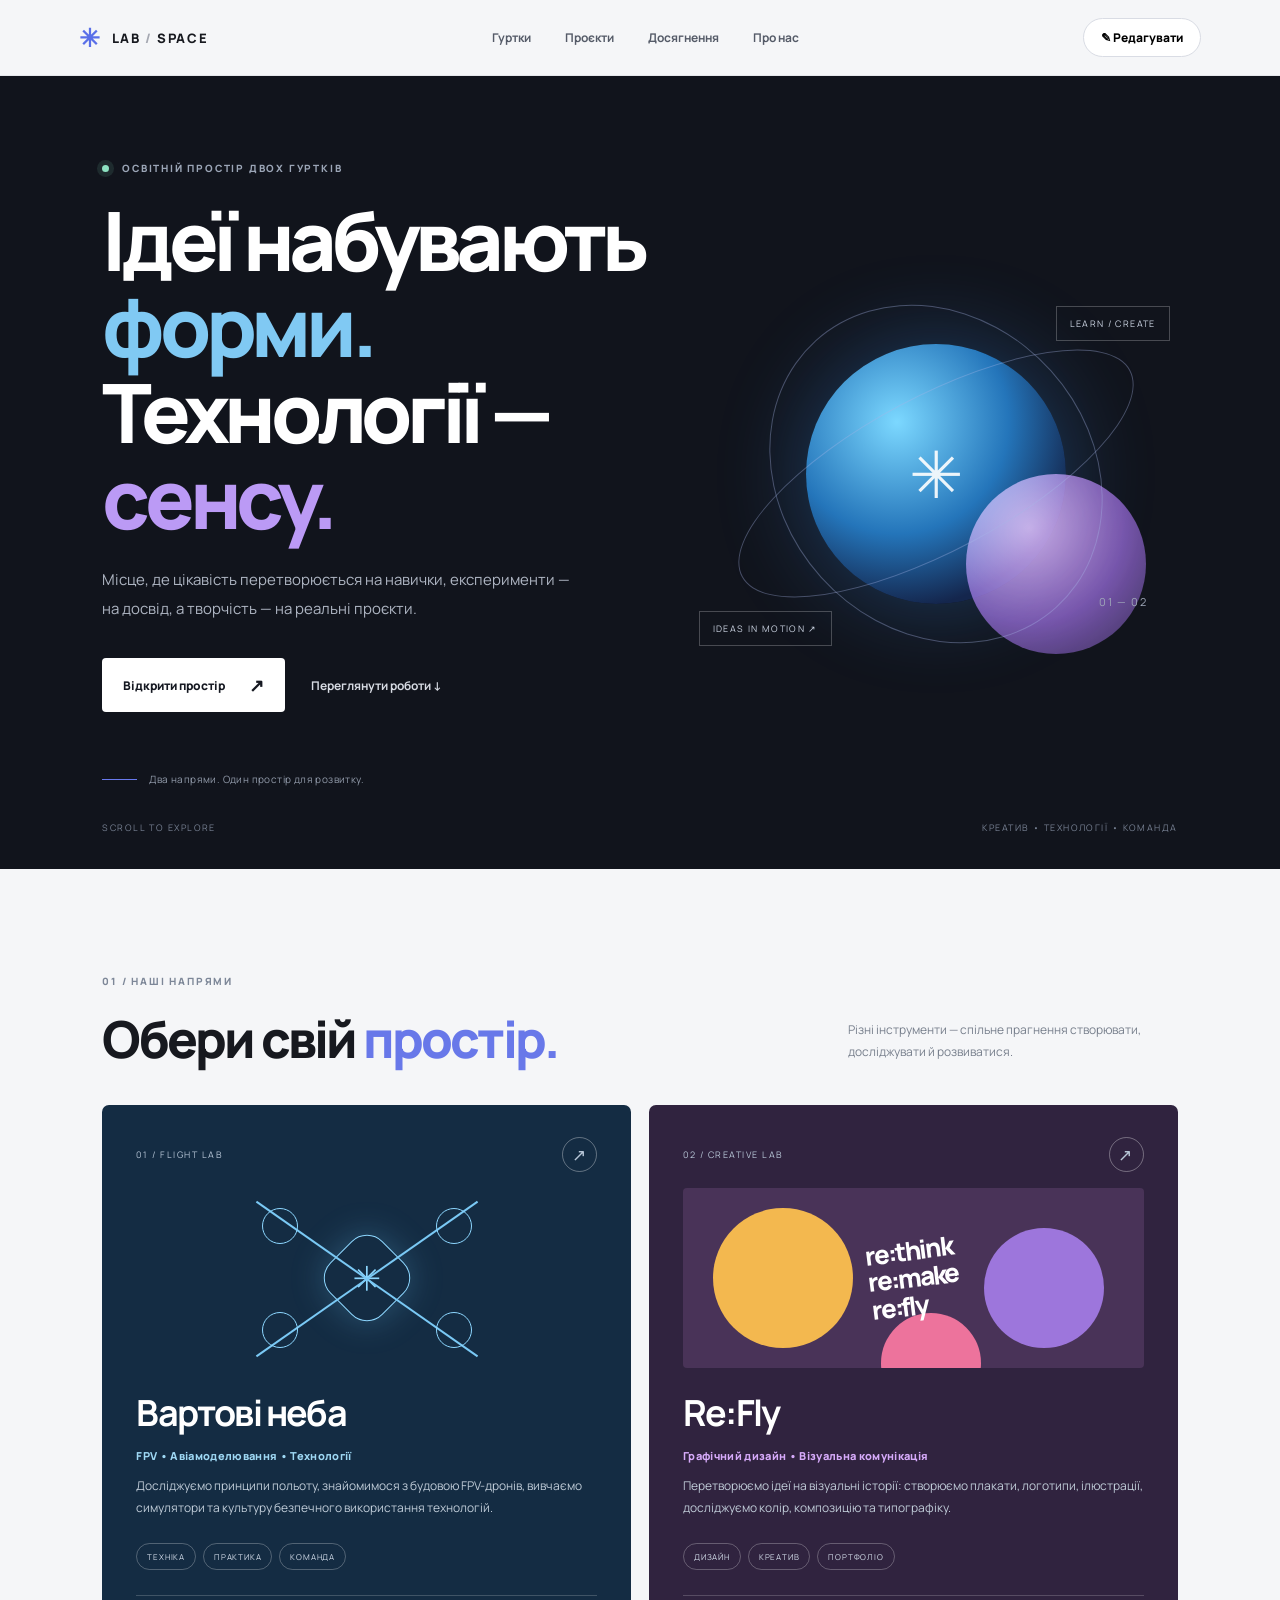
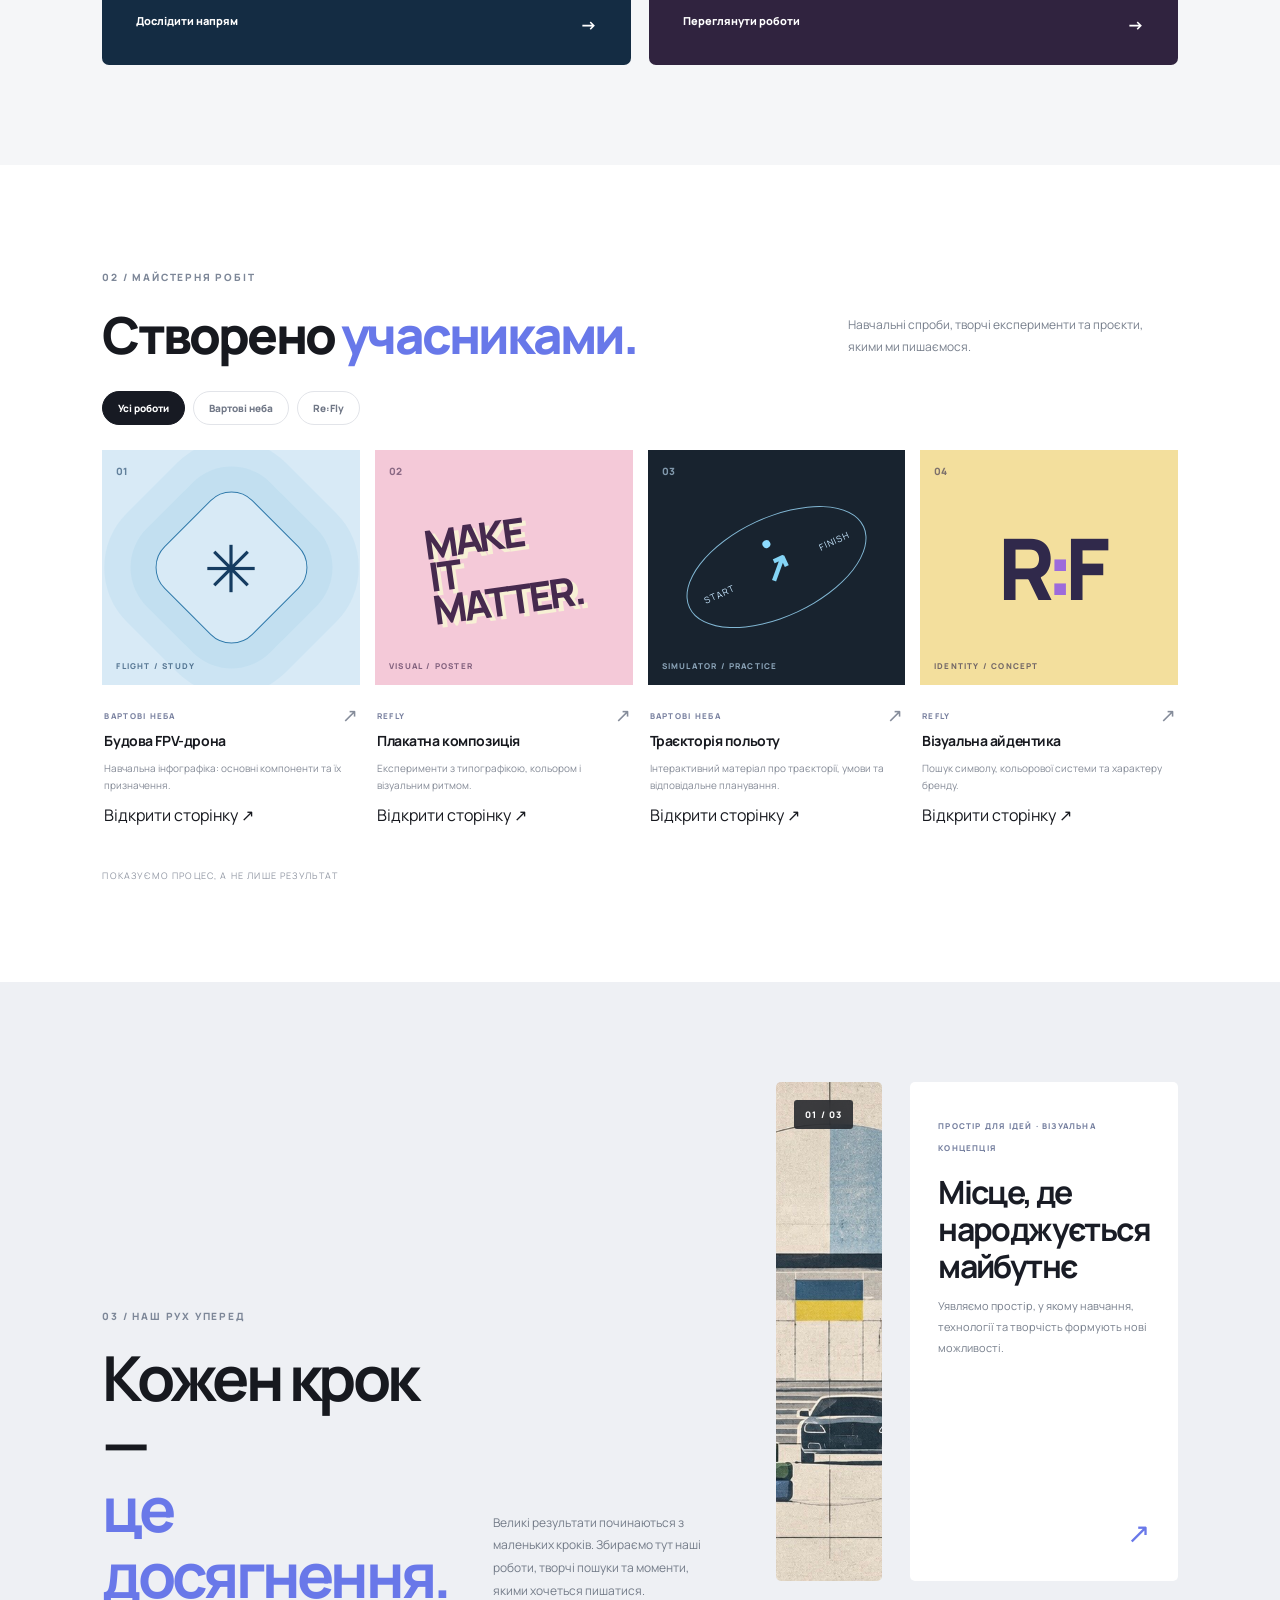
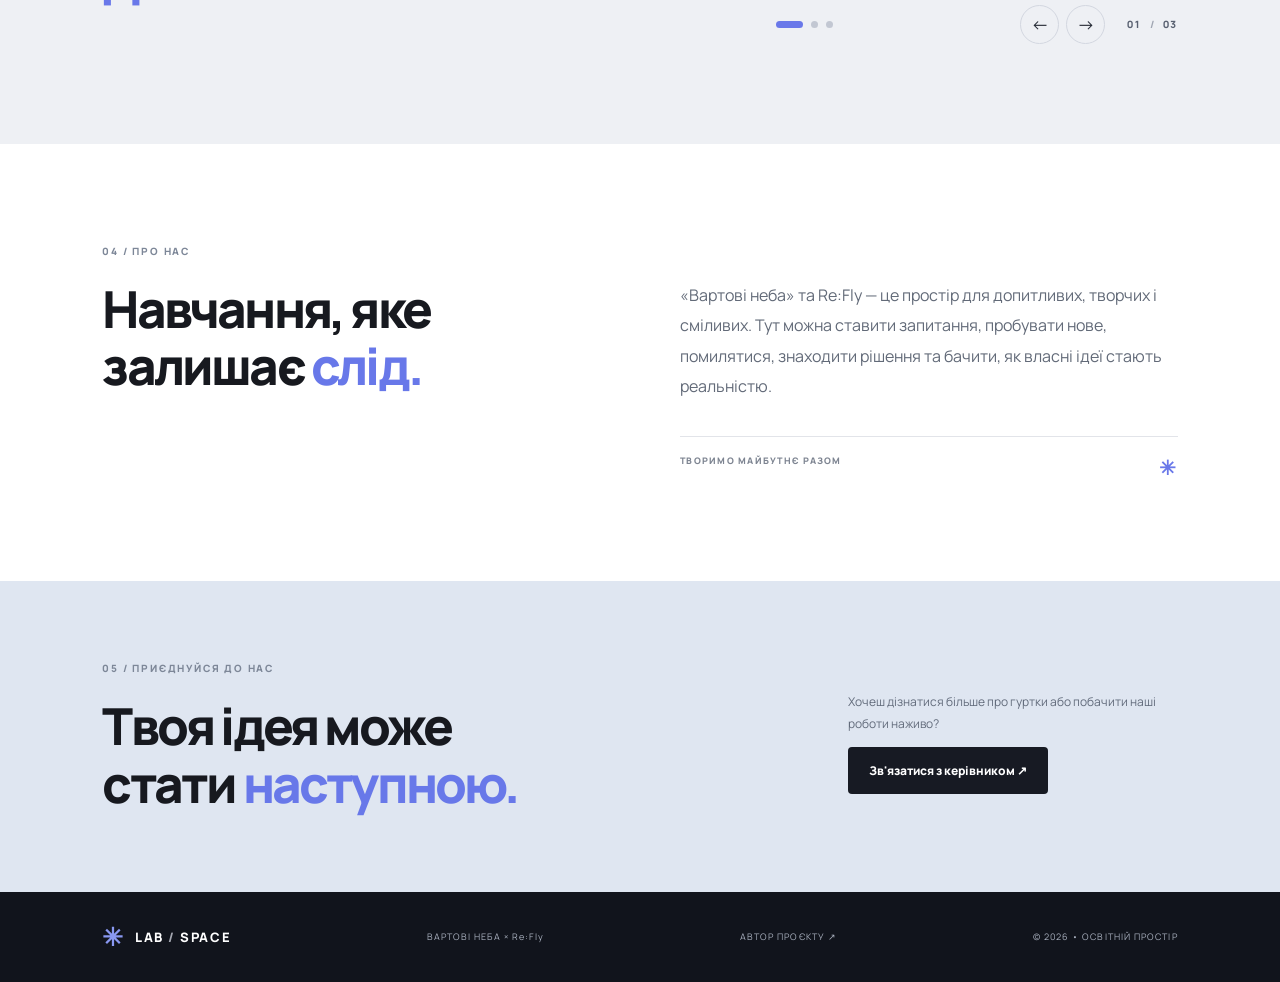
==== index.html @ 93e3c32d "Zero comit" ====
<!DOCTYPE html>
<html lang="uk">
<head>
  <meta charset="UTF-8">
  <meta name="viewport" content="width=device-width, initial-scale=1.0">
  <meta name="description" content="Цифрова платформа гуртків Вартові неба та Re:Fly">
  <title>Вартові неба × Re:Fly — простір ідей та технологій</title>
  <link rel="preconnect" href="https://fonts.googleapis.com">
  <link rel="preconnect" href="https://fonts.gstatic.com" crossorigin>
  <link href="https://fonts.googleapis.com/css2?family=Manrope:wght@400;500;600;700;800&display=swap" rel="stylesheet">
  <link rel="stylesheet" href="styles.css">
</head>
<body>
  <header class="topbar">
    <a class="brand" href="#home" aria-label="На головну"><span class="brand-mark">✳</span><span>LAB<span class="brand-muted"> / </span>SPACE</span></a>
    <nav class="nav" aria-label="Головна навігація">
      <a href="#clubs">Гуртки</a><a href="#projects">Проєкти</a><a href="#achievements">Досягнення</a><a href="#about">Про нас</a>
    </nav>
    <button class="edit-toggle" id="editToggle">✎ Редагувати</button>
    <button class="menu-toggle" id="menuToggle" aria-label="Відкрити меню">☰</button>
  </header>

  <main id="home">
    <section class="hero section-wrap">
      <div class="hero-copy">
        <div class="eyebrow"><span class="live-dot"></span> ОСВІТНІЙ ПРОСТІР ДВОХ ГУРТКІВ</div>
        <h1 data-editable>Ідеї набувають<br><span class="gradient-blue">форми.</span><br>Технології — <span class="gradient-purple">сенсу.</span></h1>
        <p class="hero-lead" data-editable>Місце, де цікавість перетворюється на навички, експерименти — на досвід, а творчість — на реальні проєкти.</p>
        <div class="hero-actions"><a class="btn btn-light" href="#clubs">Відкрити простір <span>↗</span></a><a class="text-link" href="#projects">Переглянути роботи <span>↓</span></a></div>
        <div class="hero-note"><span class="note-line"></span><span data-editable>Два напрями. Один простір для розвитку.</span></div>
      </div>
      <div class="hero-art" aria-label="Абстрактна композиція технологій і дизайну">
        <div class="orb orb-blue"></div><div class="orb orb-purple"></div>
        <div class="orbit orbit-one"></div><div class="orbit orbit-two"></div>
        <div class="art-chip chip-top">LEARN / CREATE</div><div class="art-chip chip-bottom">IDEAS IN MOTION ↗</div>
        <div class="art-cross">✳</div><div class="art-label">01 — 02</div>
      </div>
      <div class="hero-bottom"><span>SCROLL TO EXPLORE</span><span>КРЕАТИВ • ТЕХНОЛОГІЇ • КОМАНДА</span></div>
    </section>

    <section class="clubs section-wrap" id="clubs">
      <div class="section-heading"><div><div class="eyebrow">01 / НАШІ НАПРЯМИ</div><h2>Обери свій <span>простір.</span></h2></div><p>Різні інструменти — спільне прагнення створювати, досліджувати й розвиватися.</p></div>
      <div class="club-grid">
        <article class="club-card sky-card">
          <div class="club-top"><span class="club-number">01 / FLIGHT LAB</span><span class="round-arrow">↗</span></div>
          <div class="drone-graphic"><div class="drone-core">✳</div><i class="arm a1"></i><i class="arm a2"></i><i class="arm a3"></i><i class="arm a4"></i><span class="prop p1"></span><span class="prop p2"></span><span class="prop p3"></span><span class="prop p4"></span></div>
          <h3 data-editable>Вартові неба</h3><p class="club-subtitle" data-editable>FPV • Авіамоделювання • Технології</p>
          <p data-editable>Досліджуємо принципи польоту, знайомимося з будовою FPV-дронів, вивчаємо симулятори та культуру безпечного використання технологій.</p>
          <div class="tag-row"><span>ТЕХНІКА</span><span>ПРАКТИКА</span><span>КОМАНДА</span></div>
          <a href="#projects" class="club-link">Дослідити напрям <span>→</span></a>
        </article>
        <article class="club-card violet-card">
          <div class="club-top"><span class="club-number">02 / CREATIVE LAB</span><span class="round-arrow">↗</span></div>
          <div class="design-graphic"><div class="shape shape-a"></div><div class="shape shape-b"></div><div class="shape shape-c"></div><span>re:think<br>re:make<br>re:fly</span></div>
          <h3 data-editable>Re:Fly</h3><p class="club-subtitle" data-editable>Графічний дизайн • Візуальна комунікація</p>
          <p data-editable>Перетворюємо ідеї на візуальні історії: створюємо плакати, логотипи, ілюстрації, досліджуємо колір, композицію та типографіку.</p>
          <div class="tag-row"><span>ДИЗАЙН</span><span>КРЕАТИВ</span><span>ПОРТФОЛІО</span></div>
          <a href="#projects" class="club-link">Переглянути роботи <span>→</span></a>
        </article>
      </div>
    </section>

    <section class="projects section-wrap" id="projects">
      <div class="section-heading"><div><div class="eyebrow">02 / МАЙСТЕРНЯ РОБІТ</div><h2>Створено <span>учасниками.</span></h2></div><p>Навчальні спроби, творчі експерименти та проєкти, якими ми пишаємося.</p></div>
      <div class="filters" role="group" aria-label="Фільтр проєктів"><button class="filter active" data-filter="all">Усі роботи</button><button class="filter" data-filter="sky">Вартові неба</button><button class="filter" data-filter="refly">Re:Fly</button></div>
      <div class="project-grid" id="projectGrid">
        <article class="project-card" data-category="sky"><div class="project-visual visual-blue"><span class="visual-index">01</span><div class="blueprint-drone">✳</div><span class="visual-caption">FLIGHT / STUDY</span></div><div class="project-info"><div><span class="project-type">ВАРТОВІ НЕБА</span><h3 data-editable>Будова FPV-дрона</h3></div><span class="project-arrow">↗</span><p data-editable>Навчальна інфографіка: основні компоненти та їх призначення.</p><a class="project-open" href="pages/budova.html">Відкрити сторінку <span>↗</span></a></div></article>
        <article class="project-card" data-category="refly"><div class="project-visual visual-pink"><span class="visual-index">02</span><div class="poster-word">MAKE<br>IT<br>MATTER.</div><span class="visual-caption">VISUAL / POSTER</span></div><div class="project-info"><div><span class="project-type">REFLY</span><h3 data-editable>Плакатна композиція</h3></div><span class="project-arrow">↗</span><p data-editable>Експерименти з типографікою, кольором і візуальним ритмом.</p><a class="project-open" href="pages/poster.html">Відкрити сторінку <span>↗</span></a></div></article>
        <article class="project-card" data-category="sky"><div class="project-visual visual-dark"><span class="visual-index">03</span><div class="route-art"><span>START</span><b>↗</b><i></i><span>FINISH</span></div><span class="visual-caption">SIMULATOR / PRACTICE</span></div><div class="project-info"><div><span class="project-type">ВАРТОВІ НЕБА</span><h3 data-editable>Траєкторія польоту</h3></div><span class="project-arrow">↗</span><p data-editable>Інтерактивний матеріал про траєкторії, умови та відповідальне планування.</p><a class="project-open" href="pages/trajectory.html">Відкрити сторінку <span>↗</span></a></div></article>
        <article class="project-card" data-category="refly"><div class="project-visual visual-yellow"><span class="visual-index">04</span><div class="brand-art">R<span>:</span>F</div><span class="visual-caption">IDENTITY / CONCEPT</span></div><div class="project-info"><div><span class="project-type">REFLY</span><h3 data-editable>Візуальна айдентика</h3></div><span class="project-arrow">↗</span><p data-editable>Пошук символу, кольорової системи та характеру бренду.</p><a class="project-open" href="pages/identity.html">Відкрити сторінку <span>↗</span></a></div></article>
      </div>
      <div class="project-foot"><span>ПОКАЗУЄМО ПРОЦЕС, А НЕ ЛИШЕ РЕЗУЛЬТАТ</span><button class="add-project edit-only" id="addProject">＋ Додати проєкт</button></div>
    </section>

    <section class="achievements section-wrap" id="achievements">
      <div class="achievement-heading">
        <div><div class="eyebrow">03 / НАШ РУХ УПЕРЕД</div><h2>Кожен крок —<br><span>це досягнення.</span></h2></div>
        <p data-editable>Великі результати починаються з маленьких кроків. Збираємо тут наші роботи, творчі пошуки та моменти, якими хочеться пишатися.</p>
      </div>
      <div class="achievement-carousel" aria-roledescription="карусель" aria-label="Роботи та досягнення учасників">
        <div class="achievement-track" id="achievementTrack" tabindex="0">
          <article class="achievement-slide is-active" aria-label="1 з 3">
            <div class="achievement-image"><img src="assets/achievement-space.jpeg" alt="Архітектурна ілюстрація сучасного освітнього простору в синьо-жовтих кольорах" loading="lazy"><span class="slide-index">01 / 03</span></div>
            <div class="achievement-caption"><div><span class="achievement-kicker">ПРОСТІР ДЛЯ ІДЕЙ · ВІЗУАЛЬНА КОНЦЕПЦІЯ</span><h3 data-editable>Місце, де народжується майбутнє</h3><p data-editable>Уявляємо простір, у якому навчання, технології та творчість формують нові можливості.</p></div><span class="achievement-mark">↗</span></div>
          </article>
          <article class="achievement-slide" aria-label="2 з 3" aria-hidden="true">
            <div class="achievement-image"><img src="assets/achievement-city.png" alt="Художня композиція з міською вулицею Запоріжжя" loading="lazy"><span class="slide-index">02 / 03</span></div>
            <div class="achievement-caption"><div><span class="achievement-kicker">ЗАПОРІЖЖЯ · МІСЬКА ІСТОРІЯ</span><h3 data-editable>Місто, яке надихає</h3><p data-editable>Помічаємо красу знайомих вулиць і передаємо характер рідного міста мовою дизайну.</p></div><span class="achievement-mark">↗</span></div>
          </article>
          <article class="achievement-slide" aria-label="3 з 3" aria-hidden="true">
            <div class="achievement-image"><img src="assets/achievement-river.png" alt="Художня композиція з річкою Дніпро та греблею" loading="lazy"><span class="slide-index">03 / 03</span></div>
            <div class="achievement-caption"><div><span class="achievement-kicker">СПАДЩИНА КРАЮ · НАТХНЕННЯ</span><h3 data-editable>Сила рідного краю</h3><p data-editable>Досліджуємо місця, які творять історію Запоріжжя, і перетворюємо враження на візуальні історії.</p></div><span class="achievement-mark">↗</span></div>
          </article>
        </div>
        <div class="achievement-controls">
          <div class="achievement-dots" id="achievementDots" role="group" aria-label="Обрати роботу">
            <button class="achievement-dot active" type="button" aria-label="Перша робота" aria-current="true" data-slide="0"></button>
            <button class="achievement-dot" type="button" aria-label="Друга робота" data-slide="1"></button>
            <button class="achievement-dot" type="button" aria-label="Третя робота" data-slide="2"></button>
          </div>
          <div class="achievement-arrows"><button type="button" id="achievementPrev" aria-label="Попередня робота">←</button><button type="button" id="achievementNext" aria-label="Наступна робота">→</button></div>
          <span class="achievement-counter" id="achievementCounter">01 <i>/</i> 03</span>
        </div>
      </div>
    </section>

    <section class="about section-wrap" id="about">
      <div class="about-left"><div class="eyebrow">04 / ПРО НАС</div><h2>Навчання, яке<br>залишає <span>слід.</span></h2></div>
      <div class="about-right"><p data-editable>«Вартові неба» та Re:Fly — це простір для допитливих, творчих і сміливих. Тут можна ставити запитання, пробувати нове, помилятися, знаходити рішення та бачити, як власні ідеї стають реальністю.</p><div class="about-signature">ТВОРИМО МАЙБУТНЄ РАЗОМ <span>✳</span></div></div>
    </section>

    <section class="contact section-wrap">
      <div><div class="eyebrow">05 / ПРИЄДНУЙСЯ ДО НАС</div><h2>Твоя ідея може<br>стати <span>наступною.</span></h2></div>
      <div class="contact-box"><p data-editable>Хочеш дізнатися більше про гуртки або побачити наші роботи наживо?</p><a href="pages/author.html" class="btn btn-dark" data-editable>Зв'язатися з керівником ↗</a></div>
    </section>
  </main>

  <footer class="footer"><a class="brand" href="#home"><span class="brand-mark">✳</span><span>LAB<span class="brand-muted"> / </span>SPACE</span></a><span>ВАРТОВІ НЕБА × Re:Fly</span><a href="pages/author.html">АВТОР ПРОЄКТУ ↗</a><span>© <span id="year"></span> • ОСВІТНІЙ ПРОСТІР</span></footer>
  <div class="edit-bar" id="editBar"><span><b>Режим редагування</b> — натисни на текст, щоб змінити його</span><div><button id="saveEdits" class="save-btn">Зберегти зміни</button><button id="cancelEdits" class="cancel-btn">Вийти</button></div></div>
  <div class="toast" id="toast" role="status" aria-live="polite"></div>
  <script src="script.js"></script>
</body>
</html>
---- styles.css ----
*{box-sizing:border-box}html{scroll-behavior:smooth}body{margin:0;background:#f5f6f8;color:#17191f;font-family:'Manrope',Arial,sans-serif}a{color:inherit;text-decoration:none}button{font:inherit}.topbar{height:76px;padding:0 6.2%;display:flex;align-items:center;justify-content:space-between;background:#f5f6f8;position:sticky;top:0;z-index:20;border-bottom:1px solid #e5e7eb}.brand{display:flex;align-items:center;gap:10px;font-size:13px;font-weight:800;letter-spacing:.12em}.brand-mark{font-size:25px;color:#596fe8}.brand-muted{color:#a5a8b2}.nav{display:flex;gap:34px;font-size:12px;font-weight:700;color:#555b68}.nav a:hover,.text-link:hover{color:#586ee7}.edit-toggle{border:1px solid #d9dce4;border-radius:30px;padding:10px 17px;background:#fff;font-size:12px;font-weight:800;cursor:pointer}.menu-toggle{display:none;background:none;border:0;font-size:24px}.section-wrap{padding-left:8%;padding-right:8%}.hero{min-height:620px;background:#11141c;color:#fff;padding-top:85px;padding-bottom:35px;position:relative;overflow:hidden;display:grid;grid-template-columns:1.1fr .9fr;align-items:center}.hero-copy{position:relative;z-index:2;max-width:610px}.eyebrow{font-size:10px;font-weight:800;letter-spacing:.18em;color:#7d8798;margin-bottom:22px}.hero .eyebrow{color:#9ba5b6}.live-dot{display:inline-block;width:7px;height:7px;border-radius:50%;background:#8de2c2;margin-right:9px;box-shadow:0 0 0 5px #8de2c21c}.hero h1{font-size:clamp(48px,6.4vw,82px);line-height:1.05;letter-spacing:-.065em;margin:0 0 25px;font-weight:800}.gradient-blue{color:#80c9f3}.gradient-purple{color:#bb9af5}.hero-lead{font-size:15px;line-height:1.9;color:#aeb5c2;max-width:470px}.hero-actions{display:flex;align-items:center;gap:26px;margin-top:35px}.btn{display:inline-flex;align-items:center;gap:24px;padding:15px 21px;border-radius:4px;font-size:12px;font-weight:800}.btn-light{background:#fff;color:#151821}.btn-light span{font-size:18px}.text-link{font-size:12px;color:#d7dbe3;font-weight:700}.hero-note{display:flex;align-items:center;gap:12px;color:#929baa;font-size:10px;margin-top:60px;letter-spacing:.04em}.note-line{width:35px;height:1px;background:#6879ed}.hero-art{height:420px;position:relative;display:flex;align-items:center;justify-content:center}.orb{position:absolute;border-radius:50%;filter:blur(.3px)}.orb-blue{width:260px;height:260px;background:radial-gradient(circle at 35% 30%,#7cd8ff,#2475ba 45%,#14264d 75%);box-shadow:0 0 90px #398ee955}.orb-purple{width:180px;height:180px;background:radial-gradient(circle at 35% 30%,#e0b4ff,#8053bd 55%,#32224e);transform:translate(120px,90px);mix-blend-mode:screen;opacity:.85}.orbit{position:absolute;border:1px solid #a6b5e65c;border-radius:50%;transform:rotate(-28deg)}.orbit-one{width:440px;height:155px}.orbit-two{width:360px;height:310px;transform:rotate(48deg)}.art-cross{position:absolute;font-size:65px;color:#fff;opacity:.9}.art-chip{position:absolute;border:1px solid #ffffff3b;padding:10px 13px;font-size:9px;letter-spacing:.15em;color:#cbd3e1}.chip-top{top:42px;right:8px}.chip-bottom{bottom:38px;left:5px}.art-label{position:absolute;right:30px;bottom:75px;color:#9fa7b8;font-size:11px;letter-spacing:.15em}.hero-bottom{grid-column:1/-1;display:flex;justify-content:space-between;color:#778092;font-size:9px;letter-spacing:.16em;margin-top:35px}.clubs,.projects{padding-top:105px;padding-bottom:100px}.section-heading{display:flex;justify-content:space-between;align-items:end;margin-bottom:38px}.section-heading h2,.about h2,.contact h2{font-size:clamp(34px,4vw,51px);letter-spacing:-.055em;line-height:1.12;margin:0;font-weight:800}.section-heading h2 span,.about h2 span,.contact h2 span{color:#6878e9}.section-heading>p{max-width:330px;color:#777f8c;font-size:12px;line-height:1.8;margin:0 0 5px}.club-grid{display:grid;grid-template-columns:1fr 1fr;gap:18px}.club-card{padding:32px 34px 29px;min-height:540px;position:relative;overflow:hidden;border-radius:7px;color:#fff}.sky-card{background:#142c43}.violet-card{background:#30233f}.club-top{display:flex;justify-content:space-between;align-items:center;font-size:9px;letter-spacing:.17em;color:#b8c7d8}.round-arrow{width:35px;height:35px;border:1px solid #ffffff55;border-radius:50%;display:grid;place-items:center;font-size:17px}.drone-graphic,.design-graphic{height:180px;position:relative;margin:16px 0 20px;display:flex;align-items:center;justify-content:center}.drone-core{width:74px;height:74px;border:1px solid #8dd7ff;border-radius:22px;display:grid;place-items:center;font-size:34px;color:#8dd7ff;transform:rotate(45deg);box-shadow:0 0 35px #6bc7f944}.arm{position:absolute;width:135px;height:2px;background:#7ac9f5;left:50%;top:50%;transform-origin:left}.a1{transform:rotate(35deg)}.a2{transform:rotate(145deg)}.a3{transform:rotate(215deg)}.a4{transform:rotate(325deg)}.prop{position:absolute;width:36px;height:36px;border:1px solid #8dd7ff;border-radius:50%}.p1{transform:translate(-87px,-52px)}.p2{transform:translate(87px,-52px)}.p3{transform:translate(-87px,52px)}.p4{transform:translate(87px,52px)}.club-card h3{font-size:36px;letter-spacing:-.05em;margin:0 0 5px}.club-subtitle{font-size:11px;font-weight:800;color:#9ed8f4;letter-spacing:.03em}.club-card>p:not(.club-subtitle){font-size:12px;line-height:1.85;color:#c0ccd8;max-width:470px}.tag-row{display:flex;gap:7px;margin-top:23px;flex-wrap:wrap}.tag-row span{border:1px solid #ffffff42;border-radius:30px;padding:7px 10px;font-size:8px;letter-spacing:.1em;color:#d4deeb}.club-link{display:flex;justify-content:space-between;border-top:1px solid #ffffff30;padding-top:17px;margin-top:25px;font-size:11px;font-weight:800}.club-link span{font-size:17px}.violet-card .club-subtitle{color:#d6aafa}.design-graphic{background:#493358;border-radius:4px;overflow:hidden}.design-graphic>span{font-size:26px;line-height:1.05;font-weight:800;letter-spacing:-.08em;z-index:2;transform:rotate(-7deg);color:#fff}.shape{position:absolute;border-radius:50%}.shape-a{width:140px;height:140px;background:#f3b84f;left:30px;top:20px}.shape-b{width:120px;height:120px;background:#9d76dc;right:40px;top:40px}.shape-c{width:100px;height:100px;background:#ed739c;left:43%;bottom:-45px}.projects{background:#fff}.filters{display:flex;gap:8px;margin:-10px 0 25px}.filter{border:1px solid #e2e4e9;background:#fff;padding:9px 15px;border-radius:30px;font-size:10px;font-weight:800;color:#717887;cursor:pointer}.filter.active{background:#171a23;color:#fff;border-color:#171a23}.project-grid{display:grid;grid-template-columns:repeat(4,1fr);gap:15px}.project-card{min-width:0}.project-visual{height:235px;position:relative;overflow:hidden;display:flex;align-items:center;justify-content:center}.visual-blue{background:#d8eaf6;color:#153c61}.visual-pink{background:#f4c9d8;color:#462a4e}.visual-dark{background:#18232f;color:#c7e7ff}.visual-yellow{background:#f3df9d;color:#30294b}.visual-index{position:absolute;top:14px;left:14px;font-size:10px;font-weight:800;opacity:.6}.visual-caption{position:absolute;bottom:14px;left:14px;font-size:8px;letter-spacing:.15em;font-weight:800;opacity:.65}.blueprint-drone{width:125px;height:125px;border:1px solid #2f7aab;border-radius:30px;display:grid;place-items:center;font-size:65px;transform:rotate(45deg);box-shadow:0 0 0 25px #6eb2d51c,0 0 0 50px #6eb2d51c}.poster-word{font-size:40px;line-height:.83;font-weight:800;letter-spacing:-.08em;transform:rotate(-8deg);text-shadow:4px 4px #f7f0d5}.route-art{width:75%;height:100px;border:1px solid #82b8d5;border-radius:50%;transform:rotate(-25deg);display:flex;align-items:center;justify-content:space-around;font-size:9px;letter-spacing:.1em}.route-art b{font-size:35px;color:#84d4f5}.route-art i{position:absolute;width:8px;height:8px;background:#8ddcff;border-radius:50%;left:48%;top:20%}.brand-art{font-size:85px;font-weight:800;letter-spacing:-.12em}.brand-art span{color:#9d6bdb}.project-info{padding:17px 2px 5px;display:grid;grid-template-columns:1fr auto;gap:7px}.project-type{font-size:8px;letter-spacing:.16em;color:#7b83a1;font-weight:800}.project-info h3{font-size:14px;margin:7px 0 0;letter-spacing:-.03em}.project-arrow{font-size:19px;color:#858c9a}.project-info p{grid-column:1/-1;font-size:10px;line-height:1.7;color:#858b97;margin:3px 0}.project-foot{display:flex;justify-content:space-between;align-items:center;margin-top:38px;font-size:9px;letter-spacing:.13em;color:#9298a4}.add-project{border:0;background:#edf0ff;color:#5669d8;padding:10px 14px;border-radius:4px;font-size:10px;font-weight:800;cursor:pointer}.achievements{padding-top:100px;padding-bottom:100px;background:#eef0f4;display:grid;grid-template-columns:1.2fr .8fr;gap:70px}.achievement-panel h2{font-size:clamp(40px,5vw,62px);letter-spacing:-.06em;line-height:1.06;margin:0 0 22px}.achievement-panel h2 span{color:#6978e9}.achievement-panel>p{font-size:12px;line-height:1.9;color:#737b88;max-width:520px}.achievement-list{margin-top:36px;border-top:1px solid #d4d8e0}.achievement-list>div{display:grid;grid-template-columns:45px 1fr 20px;gap:12px;align-items:center;padding:17px 0;border-bottom:1px solid #d4d8e0;font-size:11px}.achievement-list b{font-size:10px;color:#7b86e9}.achievement-list i{font-style:normal;color:#737b88}.achievement-side{background:#202637;min-height:390px;position:relative;display:flex;align-items:center;justify-content:center;overflow:hidden;color:#fff}.big-star{font-size:180px;color:#8797ef;opacity:.9}.side-caption{position:absolute;left:22px;bottom:22px;font-size:9px;letter-spacing:.16em;line-height:1.8;color:#c2c9d7}.side-stamp{position:absolute;right:22px;top:22px;border:1px solid #ffffff70;border-radius:50%;width:90px;height:90px;display:grid;place-content:center;text-align:center;font-size:9px;line-height:1.35;letter-spacing:.1em;transform:rotate(12deg)}.about{padding-top:100px;padding-bottom:100px;display:grid;grid-template-columns:1fr 1fr;gap:80px;background:#fff}.about-right{padding-top:36px}.about-right>p{font-size:16px;line-height:1.9;color:#626a78;margin:0}.about-signature{border-top:1px solid #e2e4e9;margin-top:35px;padding-top:17px;font-size:9px;letter-spacing:.14em;font-weight:800;color:#7d8491;display:flex;justify-content:space-between}.about-signature span{font-size:20px;color:#6978e9}.contact{padding-top:80px;padding-bottom:80px;background:#dfe6f1;display:flex;justify-content:space-between;align-items:center;gap:40px}.contact-box{max-width:330px}.contact-box p{font-size:12px;line-height:1.8;color:#626b7b}.btn-dark{background:#171a23;color:#fff}.contact-box small{display:block;font-size:9px;color:#7f8794;margin-top:12px}.footer{min-height:90px;background:#11141c;color:#aab1bf;display:flex;align-items:center;justify-content:space-between;padding:20px 8%;font-size:9px;letter-spacing:.12em}.footer .brand{color:#fff}.footer .brand-mark{color:#8998f1}.edit-only{display:none}.editing .edit-only{display:inline-block}.editing [data-editable]{outline:1px dashed #8998f1;outline-offset:4px;cursor:text}.edit-bar{display:none;position:fixed;bottom:16px;left:50%;transform:translateX(-50%);width:min(700px,calc(100% - 28px));padding:12px 15px;background:#171a23;color:#fff;border-radius:8px;z-index:50;box-shadow:0 12px 40px #0004;align-items:center;justify-content:space-between;gap:12px;font-size:10px}.editing .edit-bar{display:flex}.edit-bar button{border:0;border-radius:4px;padding:9px 12px;font-size:10px;font-weight:800;cursor:pointer}.save-btn{background:#9ee3c5;color:#14251e}.cancel-btn{background:#343a49;color:#fff;margin-left:5px}.toast{position:fixed;right:20px;bottom:20px;background:#18251f;color:#c9f6df;padding:12px 17px;border-radius:5px;font-size:11px;opacity:0;pointer-events:none;transition:.25s;z-index:60}.toast.show{opacity:1;bottom:30px}
@media(max-width:900px){.section-wrap{padding-left:5%;padding-right:5%}.hero{padding-top:65px;grid-template-columns:1fr .8fr}.hero-art{transform:scale(.8)}.project-grid{grid-template-columns:repeat(2,1fr)}.achievements{gap:30px}.club-card{padding:25px}.nav{gap:17px}}
@media(max-width:650px){.topbar{height:65px;padding:0 5%}.nav{display:none;position:absolute;top:65px;left:0;right:0;background:#f5f6f8;padding:20px 6%;flex-direction:column;border-bottom:1px solid #ddd}.nav.open{display:flex}.menu-toggle{display:block}.edit-toggle{margin-left:auto;margin-right:14px;padding:8px 11px}.hero{display:block;padding-top:65px;min-height:0}.hero h1{font-size:52px}.hero-art{height:290px;transform:scale(.75);margin:-5px -45px}.hero-note{margin-top:35px}.hero-bottom{margin-top:45px;font-size:7px}.section-heading{display:block}.section-heading>p{margin-top:18px}.clubs,.projects{padding-top:70px;padding-bottom:70px}.club-grid{grid-template-columns:1fr}.club-card{min-height:0}.project-grid{grid-template-columns:1fr 1fr;gap:12px}.project-visual{height:170px}.poster-word{font-size:29px}.brand-art{font-size:65px}.achievements{grid-template-columns:1fr;padding-top:70px;padding-bottom:70px}.achievement-side{min-height:260px}.about{grid-template-columns:1fr;gap:15px;padding-top:70px;padding-bottom:70px}.about-right{padding-top:0}.contact{display:block;padding-top:65px;padding-bottom:65px}.contact-box{margin-top:25px}.footer{padding:25px 5%;flex-wrap:wrap;gap:15px}.footer>span{font-size:8px}.edit-bar{align-items:flex-start;flex-direction:column}.edit-bar>div{align-self:flex-end}}
@media(max-width:390px){.project-grid{grid-template-columns:1fr}.project-visual{height:220px}.hero h1{font-size:45px}}
\n.project-open{grid-column:1/-1;display:flex;justify-content:space-between;align-items:center;border-top:1px solid #e9ebf0;padding-top:10px;margin-top:5px;font-size:10px;font-weight:800;color:#596fd8}.project-open span{font-size:16px}\n

/* Works & achievements carousel */
.achievements{display:block;padding-top:100px;padding-bottom:105px;background:#eef0f4}
.achievement-heading{display:flex;justify-content:space-between;align-items:end;gap:45px;margin-bottom:36px}
.achievement-heading h2{font-size:clamp(40px,5vw,62px);letter-spacing:-.06em;line-height:1.06;margin:0}
.achievement-heading h2 span{color:#6978e9}
.achievement-heading>p{max-width:380px;margin:0 0 5px;color:#737b88;font-size:12px;line-height:1.9}
.achievement-carousel{position:relative;overflow:hidden}
.achievement-track{display:flex;transition:transform .55s cubic-bezier(.2,.75,.25,1);will-change:transform}
.achievement-slide{flex:0 0 100%;min-width:0;display:grid;grid-template-columns:1.35fr .65fr;gap:28px;align-items:stretch}
.achievement-image{height:clamp(280px,39vw,500px);position:relative;overflow:hidden;background:#d9dce2;border-radius:5px}
.achievement-image img{display:block;width:100%;height:100%;object-fit:cover;transition:transform .8s cubic-bezier(.2,.75,.25,1)}
.achievement-slide:hover .achievement-image img{transform:scale(1.025)}
.slide-index{position:absolute;left:18px;top:18px;padding:8px 11px;border-radius:3px;background:#11141ccc;color:#fff;font-size:9px;font-weight:800;letter-spacing:.13em;backdrop-filter:blur(8px)}
.achievement-caption{display:flex;flex-direction:column;justify-content:space-between;padding:30px 28px;background:#fff;border-radius:5px;min-height:250px}
.achievement-kicker{font-size:8px;font-weight:800;letter-spacing:.15em;color:#7781a0}
.achievement-caption h3{font-size:clamp(22px,2.5vw,32px);line-height:1.15;letter-spacing:-.05em;margin:18px 0 12px;color:#191c25}
.achievement-caption p{font-size:11px;line-height:1.9;color:#777f8c;margin:0;max-width:310px}
.achievement-mark{font-size:28px;color:#6978e9;align-self:flex-end}
.achievement-controls{display:flex;align-items:center;gap:22px;margin-top:24px}
.achievement-dots{display:flex;gap:8px;align-items:center}
.achievement-dot{width:7px;height:7px;padding:0;border:0;border-radius:20px;background:#c2c7d2;cursor:pointer;transition:width .25s,background .25s}
.achievement-dot.active{width:27px;background:#6978e9}
.achievement-arrows{display:flex;gap:7px;margin-left:auto}
.achievement-arrows button{width:39px;height:39px;border:1px solid #d3d7e0;border-radius:50%;background:transparent;color:#252a35;font-size:18px;cursor:pointer;transition:.2s}
.achievement-arrows button:hover{background:#202637;color:#fff;border-color:#202637}
.achievement-counter{font-size:10px;font-weight:800;letter-spacing:.12em;color:#596171;font-variant-numeric:tabular-nums}
.achievement-counter i{font-style:normal;color:#a0a6b2;margin:0 5px}
@media(max-width:900px){.achievement-slide{grid-template-columns:1.15fr .85fr;gap:16px}.achievement-caption{padding:23px 20px}}
@media(max-width:650px){.achievements{padding-top:70px;padding-bottom:75px}.achievement-heading{display:block;margin-bottom:25px}.achievement-heading>p{margin-top:18px}.achievement-slide{grid-template-columns:1fr;gap:0}.achievement-image{height:clamp(230px,62vw,390px);border-radius:5px 5px 0 0}.achievement-caption{min-height:185px;padding:22px;border-radius:0 0 5px 5px}.achievement-caption h3{margin:12px 0 8px}.achievement-controls{margin-top:18px}.achievement-arrows button{width:36px;height:36px}}
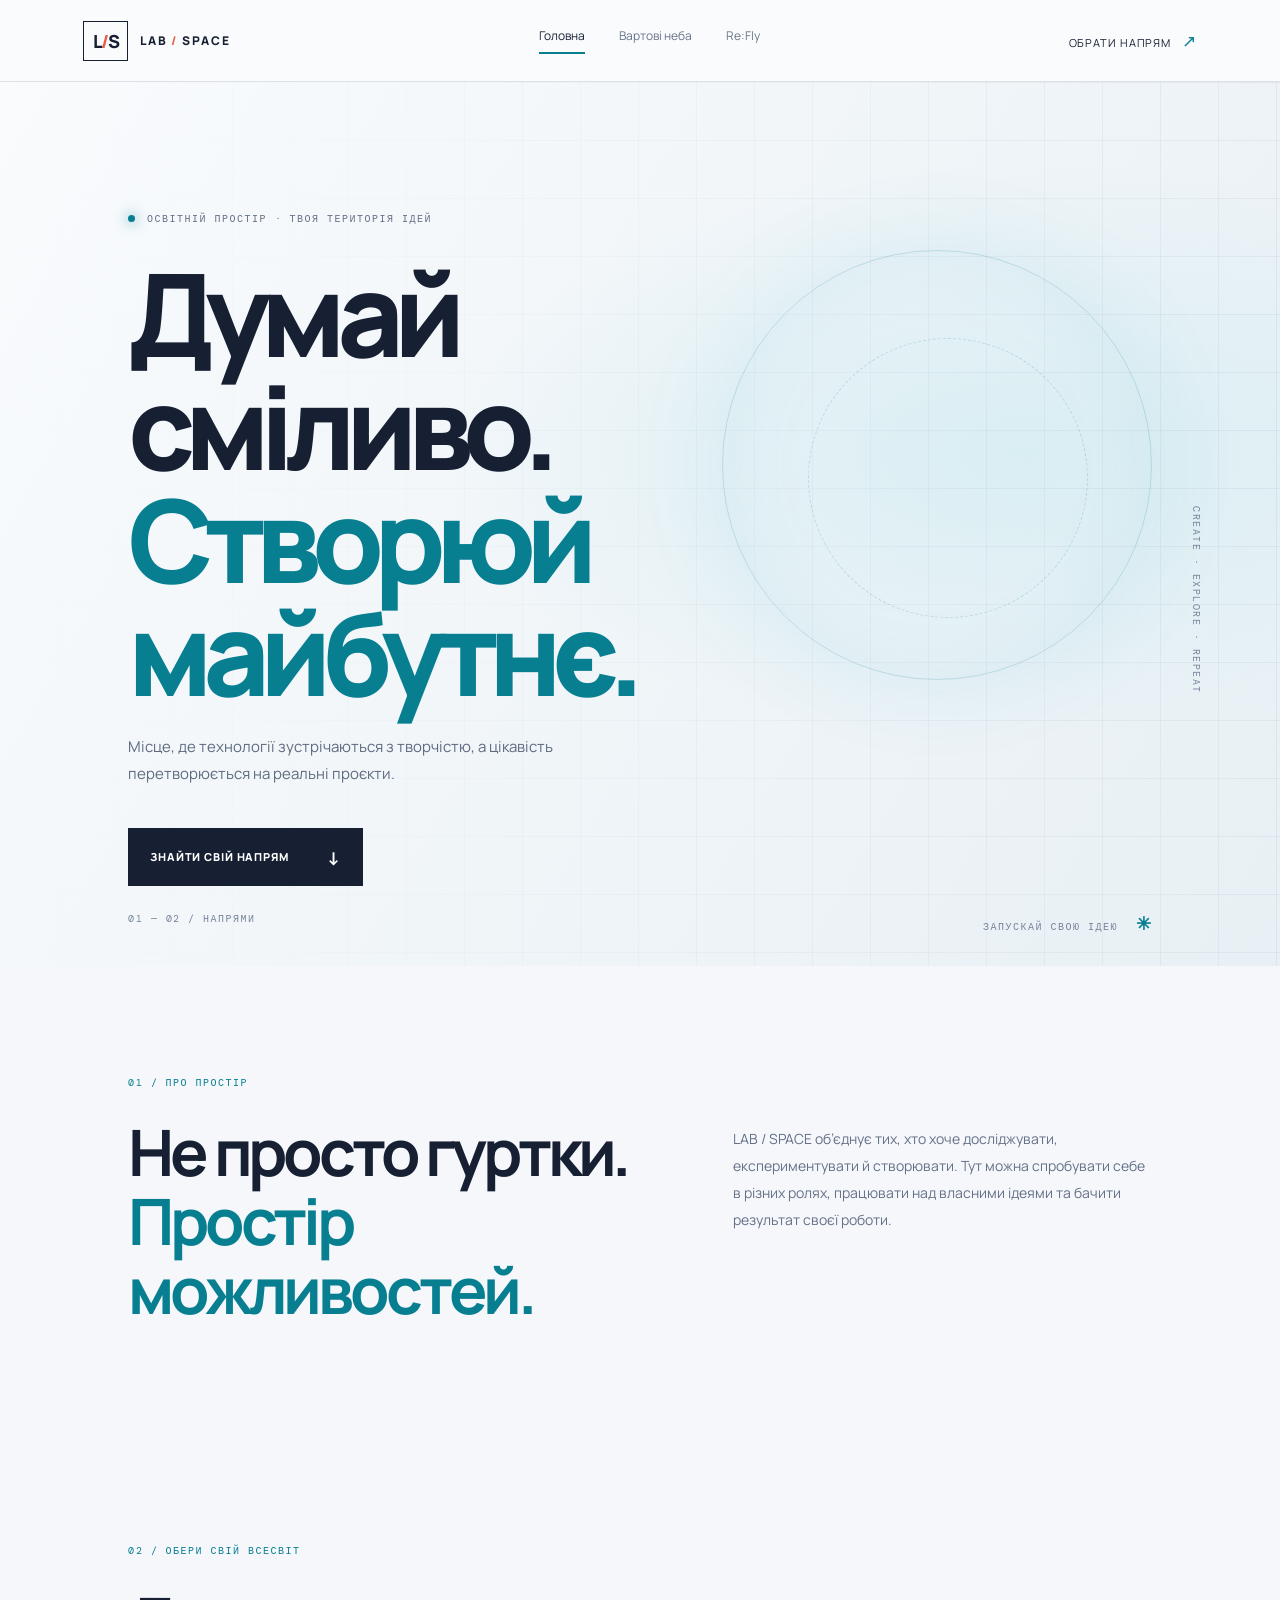
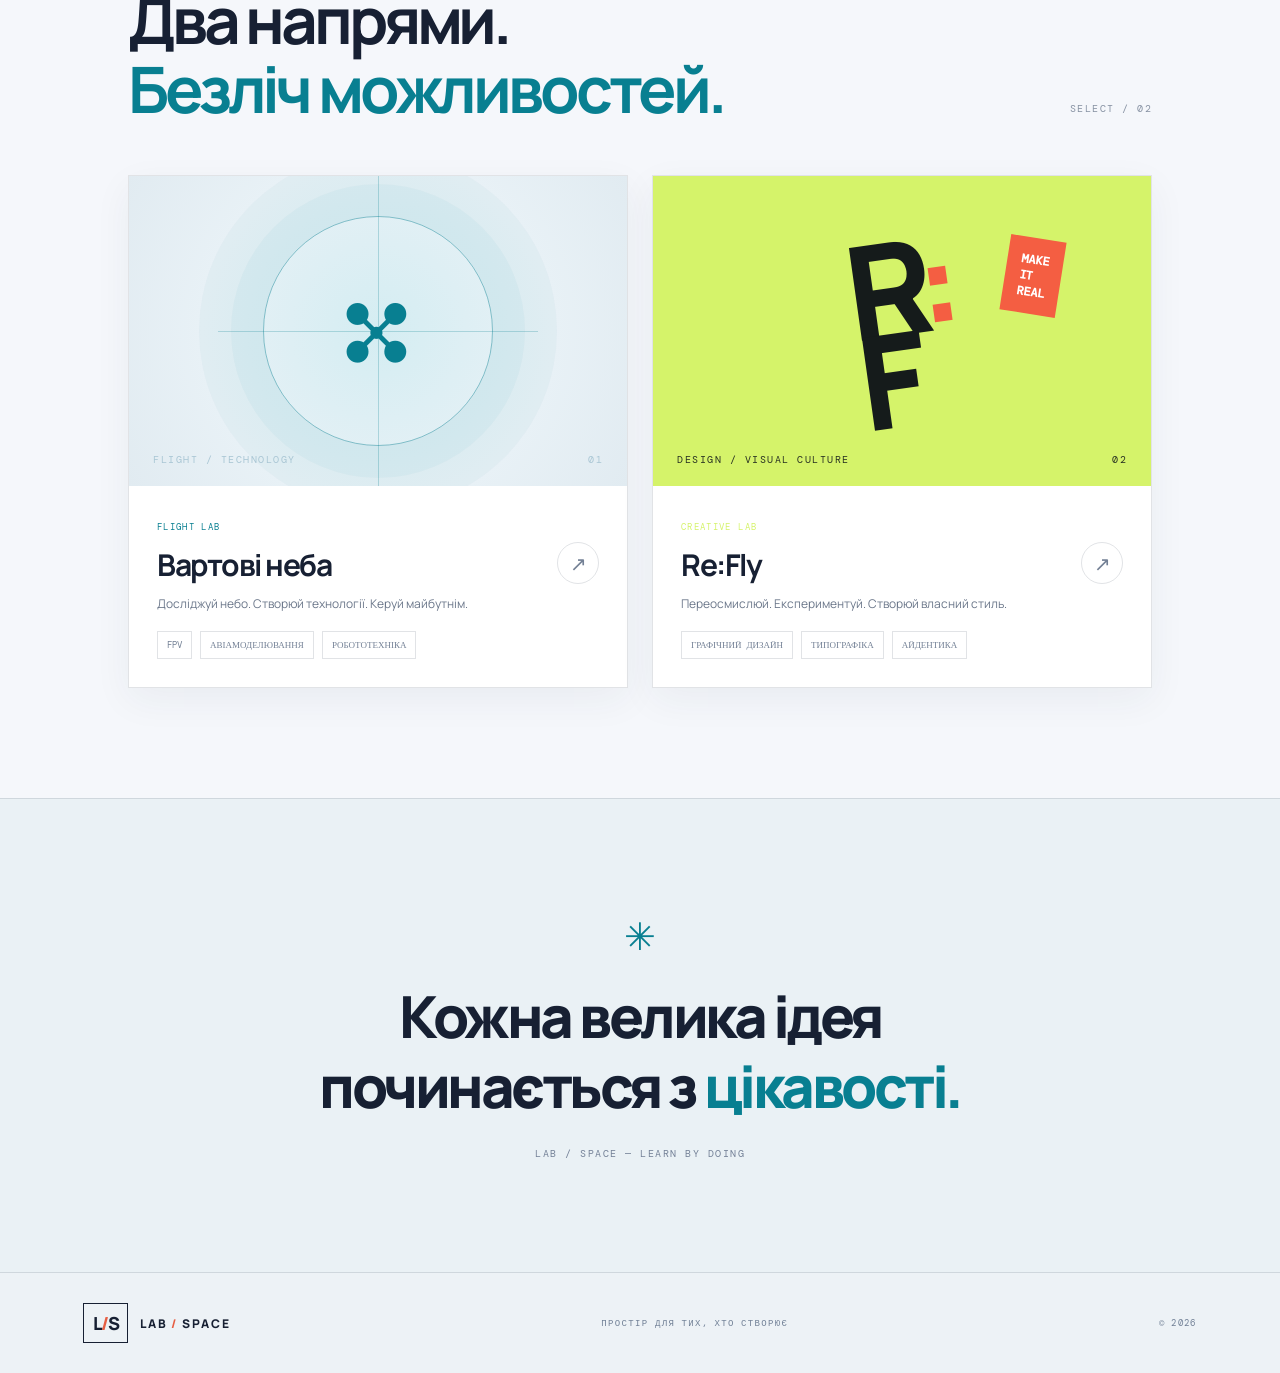
==== commit 9beb3d3a: "Some updates" ====
--- a/index.html
+++ b/index.html
@@ -1,123 +1,54 @@
 <!DOCTYPE html>
 <html lang="uk">
 <head>
-  <meta charset="UTF-8">
-  <meta name="viewport" content="width=device-width, initial-scale=1.0">
-  <meta name="description" content="Цифрова платформа гуртків Вартові неба та Re:Fly">
-  <title>Вартові неба × Re:Fly — простір ідей та технологій</title>
-  <link rel="preconnect" href="https://fonts.googleapis.com">
-  <link rel="preconnect" href="https://fonts.gstatic.com" crossorigin>
-  <link href="https://fonts.googleapis.com/css2?family=Manrope:wght@400;500;600;700;800&display=swap" rel="stylesheet">
-  <link rel="stylesheet" href="styles.css">
+  <meta charset="UTF-8"><meta name="viewport" content="width=device-width, initial-scale=1">
+  <meta name="theme-color" content="#080d19">
+  <meta name="description" content="LAB / SPACE — простір технологій, творчості та сміливих ідей.">
+  <title>LAB / SPACE — освітній простір</title>
+  <link rel="stylesheet" href="css/style.css">
+  <script src="js/main.js" defer></script>
 </head>
-<body>
-  <header class="topbar">
-    <a class="brand" href="#home" aria-label="На головну"><span class="brand-mark">✳</span><span>LAB<span class="brand-muted"> / </span>SPACE</span></a>
-    <nav class="nav" aria-label="Головна навігація">
-      <a href="#clubs">Гуртки</a><a href="#projects">Проєкти</a><a href="#achievements">Досягнення</a><a href="#about">Про нас</a>
+<body class="home-page">
+  <header class="site-header">
+    <a class="brand" href="index.html"><span class="brand-mark">L<span>/</span>S</span><span>LAB <i>/</i> SPACE</span></a>
+    <button class="menu-toggle" aria-label="Відкрити меню" aria-expanded="false">☰</button>
+    <nav class="main-nav">
+      <a class="active" href="index.html">Головна</a><a href="drone.html">Вартові неба</a><a href="refly.html">Re:Fly</a>
     </nav>
-    <button class="edit-toggle" id="editToggle">✎ Редагувати</button>
-    <button class="menu-toggle" id="menuToggle" aria-label="Відкрити меню">☰</button>
+    <a class="header-link" href="#clubs">Обрати напрям <span>↗</span></a>
   </header>
-
-  <main id="home">
-    <section class="hero section-wrap">
-      <div class="hero-copy">
-        <div class="eyebrow"><span class="live-dot"></span> ОСВІТНІЙ ПРОСТІР ДВОХ ГУРТКІВ</div>
-        <h1 data-editable>Ідеї набувають<br><span class="gradient-blue">форми.</span><br>Технології — <span class="gradient-purple">сенсу.</span></h1>
-        <p class="hero-lead" data-editable>Місце, де цікавість перетворюється на навички, експерименти — на досвід, а творчість — на реальні проєкти.</p>
-        <div class="hero-actions"><a class="btn btn-light" href="#clubs">Відкрити простір <span>↗</span></a><a class="text-link" href="#projects">Переглянути роботи <span>↓</span></a></div>
-        <div class="hero-note"><span class="note-line"></span><span data-editable>Два напрями. Один простір для розвитку.</span></div>
+  <main>
+    <section class="home-hero">
+      <div class="hero-grid"></div><div class="hero-orb orb-one"></div><div class="hero-orb orb-two"></div>
+      <div class="hero-content">
+        <div class="eyebrow"><span class="pulse"></span> ОСВІТНІЙ ПРОСТІР · ТВОЯ ТЕРИТОРІЯ ІДЕЙ</div>
+        <h1>Думай сміливо.<br><span>Створюй майбутнє.</span></h1>
+        <p class="hero-lead">Місце, де технології зустрічаються з творчістю, а цікавість перетворюється на реальні проєкти.</p>
+        <a class="button button-light" href="#clubs">Знайти свій напрям <span>↓</span></a>
       </div>
-      <div class="hero-art" aria-label="Абстрактна композиція технологій і дизайну">
-        <div class="orb orb-blue"></div><div class="orb orb-purple"></div>
-        <div class="orbit orbit-one"></div><div class="orbit orbit-two"></div>
-        <div class="art-chip chip-top">LEARN / CREATE</div><div class="art-chip chip-bottom">IDEAS IN MOTION ↗</div>
-        <div class="art-cross">✳</div><div class="art-label">01 — 02</div>
-      </div>
-      <div class="hero-bottom"><span>SCROLL TO EXPLORE</span><span>КРЕАТИВ • ТЕХНОЛОГІЇ • КОМАНДА</span></div>
+      <div class="hero-side-note">CREATE · EXPLORE · REPEAT</div>
+      <div class="hero-bottom"><span>01 — 02 / НАПРЯМИ</span><span>ЗАПУСКАЙ СВОЮ ІДЕЮ <b>✳</b></span></div>
     </section>
-
-    <section class="clubs section-wrap" id="clubs">
-      <div class="section-heading"><div><div class="eyebrow">01 / НАШІ НАПРЯМИ</div><h2>Обери свій <span>простір.</span></h2></div><p>Різні інструменти — спільне прагнення створювати, досліджувати й розвиватися.</p></div>
+    <section class="intro-section section-wrap">
+      <div class="section-kicker">01 / ПРО ПРОСТІР</div>
+      <div class="intro-grid"><h2>Не просто гуртки.<br><em>Простір можливостей.</em></h2><p>LAB / SPACE об’єднує тих, хто хоче досліджувати, експериментувати й створювати. Тут можна спробувати себе в різних ролях, працювати над власними ідеями та бачити результат своєї роботи.</p></div>
+    </section>
+    <section class="clubs-section section-wrap" id="clubs">
+      <div class="section-heading"><div><div class="section-kicker">02 / ОБЕРИ СВІЙ ВСЕСВІТ</div><h2>Два напрями.<br><em>Безліч можливостей.</em></h2></div><span class="heading-index">SELECT / 02</span></div>
       <div class="club-grid">
-        <article class="club-card sky-card">
-          <div class="club-top"><span class="club-number">01 / FLIGHT LAB</span><span class="round-arrow">↗</span></div>
-          <div class="drone-graphic"><div class="drone-core">✳</div><i class="arm a1"></i><i class="arm a2"></i><i class="arm a3"></i><i class="arm a4"></i><span class="prop p1"></span><span class="prop p2"></span><span class="prop p3"></span><span class="prop p4"></span></div>
-          <h3 data-editable>Вартові неба</h3><p class="club-subtitle" data-editable>FPV • Авіамоделювання • Технології</p>
-          <p data-editable>Досліджуємо принципи польоту, знайомимося з будовою FPV-дронів, вивчаємо симулятори та культуру безпечного використання технологій.</p>
-          <div class="tag-row"><span>ТЕХНІКА</span><span>ПРАКТИКА</span><span>КОМАНДА</span></div>
-          <a href="#projects" class="club-link">Дослідити напрям <span>→</span></a>
-        </article>
-        <article class="club-card violet-card">
-          <div class="club-top"><span class="club-number">02 / CREATIVE LAB</span><span class="round-arrow">↗</span></div>
-          <div class="design-graphic"><div class="shape shape-a"></div><div class="shape shape-b"></div><div class="shape shape-c"></div><span>re:think<br>re:make<br>re:fly</span></div>
-          <h3 data-editable>Re:Fly</h3><p class="club-subtitle" data-editable>Графічний дизайн • Візуальна комунікація</p>
-          <p data-editable>Перетворюємо ідеї на візуальні історії: створюємо плакати, логотипи, ілюстрації, досліджуємо колір, композицію та типографіку.</p>
-          <div class="tag-row"><span>ДИЗАЙН</span><span>КРЕАТИВ</span><span>ПОРТФОЛІО</span></div>
-          <a href="#projects" class="club-link">Переглянути роботи <span>→</span></a>
-        </article>
+        <a class="club-card drone-card" href="drone.html">
+          <div class="card-art drone-art"><div class="radar"></div><div class="drone-cross">✣</div><span class="art-label">FLIGHT / TECHNOLOGY</span><span class="art-number">01</span></div>
+          <div class="club-info"><div><span class="mini-kicker">FLIGHT LAB</span><h3>Вартові неба</h3><p>Досліджуй небо. Створюй технології. Керуй майбутнім.</p></div><span class="round-arrow">↗</span></div>
+          <div class="card-tags"><span>FPV</span><span>АВІАМОДЕЛЮВАННЯ</span><span>РОБОТОТЕХНІКА</span></div>
+        </a>
+        <a class="club-card refly-card" href="refly.html">
+          <div class="card-art refly-art"><div class="type-shape">R<span>:</span><br>F</div><div class="art-sticker">MAKE<br>IT<br>REAL</div><span class="art-label">DESIGN / VISUAL CULTURE</span><span class="art-number">02</span></div>
+          <div class="club-info"><div><span class="mini-kicker">CREATIVE LAB</span><h3>Re:Fly</h3><p>Переосмислюй. Експериментуй. Створюй власний стиль.</p></div><span class="round-arrow">↗</span></div>
+          <div class="card-tags"><span>ГРАФІЧНИЙ ДИЗАЙН</span><span>ТИПОГРАФІКА</span><span>АЙДЕНТИКА</span></div>
+        </a>
       </div>
     </section>
-
-    <section class="projects section-wrap" id="projects">
-      <div class="section-heading"><div><div class="eyebrow">02 / МАЙСТЕРНЯ РОБІТ</div><h2>Створено <span>учасниками.</span></h2></div><p>Навчальні спроби, творчі експерименти та проєкти, якими ми пишаємося.</p></div>
-      <div class="filters" role="group" aria-label="Фільтр проєктів"><button class="filter active" data-filter="all">Усі роботи</button><button class="filter" data-filter="sky">Вартові неба</button><button class="filter" data-filter="refly">Re:Fly</button></div>
-      <div class="project-grid" id="projectGrid">
-        <article class="project-card" data-category="sky"><div class="project-visual visual-blue"><span class="visual-index">01</span><div class="blueprint-drone">✳</div><span class="visual-caption">FLIGHT / STUDY</span></div><div class="project-info"><div><span class="project-type">ВАРТОВІ НЕБА</span><h3 data-editable>Будова FPV-дрона</h3></div><span class="project-arrow">↗</span><p data-editable>Навчальна інфографіка: основні компоненти та їх призначення.</p><a class="project-open" href="pages/budova.html">Відкрити сторінку <span>↗</span></a></div></article>
-        <article class="project-card" data-category="refly"><div class="project-visual visual-pink"><span class="visual-index">02</span><div class="poster-word">MAKE<br>IT<br>MATTER.</div><span class="visual-caption">VISUAL / POSTER</span></div><div class="project-info"><div><span class="project-type">REFLY</span><h3 data-editable>Плакатна композиція</h3></div><span class="project-arrow">↗</span><p data-editable>Експерименти з типографікою, кольором і візуальним ритмом.</p><a class="project-open" href="pages/poster.html">Відкрити сторінку <span>↗</span></a></div></article>
-        <article class="project-card" data-category="sky"><div class="project-visual visual-dark"><span class="visual-index">03</span><div class="route-art"><span>START</span><b>↗</b><i></i><span>FINISH</span></div><span class="visual-caption">SIMULATOR / PRACTICE</span></div><div class="project-info"><div><span class="project-type">ВАРТОВІ НЕБА</span><h3 data-editable>Траєкторія польоту</h3></div><span class="project-arrow">↗</span><p data-editable>Інтерактивний матеріал про траєкторії, умови та відповідальне планування.</p><a class="project-open" href="pages/trajectory.html">Відкрити сторінку <span>↗</span></a></div></article>
-        <article class="project-card" data-category="refly"><div class="project-visual visual-yellow"><span class="visual-index">04</span><div class="brand-art">R<span>:</span>F</div><span class="visual-caption">IDENTITY / CONCEPT</span></div><div class="project-info"><div><span class="project-type">REFLY</span><h3 data-editable>Візуальна айдентика</h3></div><span class="project-arrow">↗</span><p data-editable>Пошук символу, кольорової системи та характеру бренду.</p><a class="project-open" href="pages/identity.html">Відкрити сторінку <span>↗</span></a></div></article>
-      </div>
-      <div class="project-foot"><span>ПОКАЗУЄМО ПРОЦЕС, А НЕ ЛИШЕ РЕЗУЛЬТАТ</span><button class="add-project edit-only" id="addProject">＋ Додати проєкт</button></div>
-    </section>
-
-    <section class="achievements section-wrap" id="achievements">
-      <div class="achievement-heading">
-        <div><div class="eyebrow">03 / НАШ РУХ УПЕРЕД</div><h2>Кожен крок —<br><span>це досягнення.</span></h2></div>
-        <p data-editable>Великі результати починаються з маленьких кроків. Збираємо тут наші роботи, творчі пошуки та моменти, якими хочеться пишатися.</p>
-      </div>
-      <div class="achievement-carousel" aria-roledescription="карусель" aria-label="Роботи та досягнення учасників">
-        <div class="achievement-track" id="achievementTrack" tabindex="0">
-          <article class="achievement-slide is-active" aria-label="1 з 3">
-            <div class="achievement-image"><img src="assets/achievement-space.jpeg" alt="Архітектурна ілюстрація сучасного освітнього простору в синьо-жовтих кольорах" loading="lazy"><span class="slide-index">01 / 03</span></div>
-            <div class="achievement-caption"><div><span class="achievement-kicker">ПРОСТІР ДЛЯ ІДЕЙ · ВІЗУАЛЬНА КОНЦЕПЦІЯ</span><h3 data-editable>Місце, де народжується майбутнє</h3><p data-editable>Уявляємо простір, у якому навчання, технології та творчість формують нові можливості.</p></div><span class="achievement-mark">↗</span></div>
-          </article>
-          <article class="achievement-slide" aria-label="2 з 3" aria-hidden="true">
-            <div class="achievement-image"><img src="assets/achievement-city.png" alt="Художня композиція з міською вулицею Запоріжжя" loading="lazy"><span class="slide-index">02 / 03</span></div>
-            <div class="achievement-caption"><div><span class="achievement-kicker">ЗАПОРІЖЖЯ · МІСЬКА ІСТОРІЯ</span><h3 data-editable>Місто, яке надихає</h3><p data-editable>Помічаємо красу знайомих вулиць і передаємо характер рідного міста мовою дизайну.</p></div><span class="achievement-mark">↗</span></div>
-          </article>
-          <article class="achievement-slide" aria-label="3 з 3" aria-hidden="true">
-            <div class="achievement-image"><img src="assets/achievement-river.png" alt="Художня композиція з річкою Дніпро та греблею" loading="lazy"><span class="slide-index">03 / 03</span></div>
-            <div class="achievement-caption"><div><span class="achievement-kicker">СПАДЩИНА КРАЮ · НАТХНЕННЯ</span><h3 data-editable>Сила рідного краю</h3><p data-editable>Досліджуємо місця, які творять історію Запоріжжя, і перетворюємо враження на візуальні історії.</p></div><span class="achievement-mark">↗</span></div>
-          </article>
-        </div>
-        <div class="achievement-controls">
-          <div class="achievement-dots" id="achievementDots" role="group" aria-label="Обрати роботу">
-            <button class="achievement-dot active" type="button" aria-label="Перша робота" aria-current="true" data-slide="0"></button>
-            <button class="achievement-dot" type="button" aria-label="Друга робота" data-slide="1"></button>
-            <button class="achievement-dot" type="button" aria-label="Третя робота" data-slide="2"></button>
-          </div>
-          <div class="achievement-arrows"><button type="button" id="achievementPrev" aria-label="Попередня робота">←</button><button type="button" id="achievementNext" aria-label="Наступна робота">→</button></div>
-          <span class="achievement-counter" id="achievementCounter">01 <i>/</i> 03</span>
-        </div>
-      </div>
-    </section>
-
-    <section class="about section-wrap" id="about">
-      <div class="about-left"><div class="eyebrow">04 / ПРО НАС</div><h2>Навчання, яке<br>залишає <span>слід.</span></h2></div>
-      <div class="about-right"><p data-editable>«Вартові неба» та Re:Fly — це простір для допитливих, творчих і сміливих. Тут можна ставити запитання, пробувати нове, помилятися, знаходити рішення та бачити, як власні ідеї стають реальністю.</p><div class="about-signature">ТВОРИМО МАЙБУТНЄ РАЗОМ <span>✳</span></div></div>
-    </section>
-
-    <section class="contact section-wrap">
-      <div><div class="eyebrow">05 / ПРИЄДНУЙСЯ ДО НАС</div><h2>Твоя ідея може<br>стати <span>наступною.</span></h2></div>
-      <div class="contact-box"><p data-editable>Хочеш дізнатися більше про гуртки або побачити наші роботи наживо?</p><a href="pages/author.html" class="btn btn-dark" data-editable>Зв'язатися з керівником ↗</a></div>
-    </section>
+    <section class="manifesto"><div class="manifesto-mark">✳</div><p>Кожна велика ідея<br>починається з <em>цікавості.</em></p><span>LAB / SPACE — LEARN BY DOING</span></section>
   </main>
-
-  <footer class="footer"><a class="brand" href="#home"><span class="brand-mark">✳</span><span>LAB<span class="brand-muted"> / </span>SPACE</span></a><span>ВАРТОВІ НЕБА × Re:Fly</span><a href="pages/author.html">АВТОР ПРОЄКТУ ↗</a><span>© <span id="year"></span> • ОСВІТНІЙ ПРОСТІР</span></footer>
-  <div class="edit-bar" id="editBar"><span><b>Режим редагування</b> — натисни на текст, щоб змінити його</span><div><button id="saveEdits" class="save-btn">Зберегти зміни</button><button id="cancelEdits" class="cancel-btn">Вийти</button></div></div>
-  <div class="toast" id="toast" role="status" aria-live="polite"></div>
-  <script src="script.js"></script>
-</body>
-</html>+  <footer class="site-footer"><a class="brand" href="index.html"><span class="brand-mark">L<span>/</span>S</span><span>LAB <i>/</i> SPACE</span></a><span>ПРОСТІР ДЛЯ ТИХ, ХТО СТВОРЮЄ</span><span>© 2026</span></footer>
+</body></html>
--- a/css/style.css
+++ b/css/style.css
@@ -0,0 +1,17 @@
+@import url('https://fonts.googleapis.com/css2?family=DM+Mono:wght@400;500&family=Manrope:wght@400;500;600;700;800&display=swap');
+:root{--ink:#f5f7fb;--muted:#a5afbf;--bg:#080d19;--line:rgba(255,255,255,.14);--cyan:#66e0e6;--orange:#ff704f;--paper:#f2eee6;--dark:#171a20;--lime:#d5f36a}
+*{box-sizing:border-box}html{scroll-behavior:smooth}body{margin:0;font-family:Manrope,Arial,sans-serif;background:var(--bg);color:var(--ink)}a{color:inherit;text-decoration:none}.site-header{height:82px;padding:0 6.5%;display:flex;align-items:center;justify-content:space-between;border-bottom:1px solid var(--line);position:relative;z-index:10;background:rgba(8,13,25,.88);backdrop-filter:blur(16px)}.brand{display:flex;align-items:center;gap:12px;font-size:12px;font-weight:800;letter-spacing:.16em}.brand>span:last-child{white-space:nowrap}.brand i{color:var(--cyan);font-style:normal}.brand-mark{font-size:18px;letter-spacing:-.1em;border:1px solid currentColor;padding:7px 9px}.brand-mark span{color:var(--orange)}.main-nav{display:flex;gap:34px;font-size:12px;color:#9ca8b9}.main-nav a{padding:32px 0;transition:.2s}.main-nav a:hover,.main-nav a.active{color:white}.main-nav a.active:after{content:"";display:block;height:2px;background:var(--cyan);margin-top:8px}.header-link{font-size:11px;letter-spacing:.08em;text-transform:uppercase}.header-link span{color:var(--cyan);font-size:17px;margin-left:8px}.menu-toggle{display:none;background:none;border:0;color:inherit;font-size:24px}.home-hero{min-height:670px;position:relative;overflow:hidden;padding:130px 10% 80px;background:radial-gradient(ellipse at 80% 45%,#142b46 0,transparent 38%),linear-gradient(115deg,#080d19,#0a1425 65%,#101b2b)}.hero-grid,.tech-lines,.poster-grid{position:absolute;inset:0;background-image:linear-gradient(rgba(255,255,255,.035) 1px,transparent 1px),linear-gradient(90deg,rgba(255,255,255,.035) 1px,transparent 1px);background-size:58px 58px;mask-image:linear-gradient(90deg,transparent,#000)}.hero-content{position:relative;z-index:2;max-width:760px}.eyebrow,.section-kicker,.mini-kicker,.heading-index,.hero-bottom,.hero-side-note,.art-label,.art-number,.coordinate,.visual-caption,.poster-note,.poster-small,.discipline-no,.site-footer>span,.manifesto>span,.drone-quote>span{font:10px 'DM Mono',monospace;letter-spacing:.15em}.eyebrow{color:#b8c6d8;display:flex;align-items:center;gap:12px}.pulse{width:7px;height:7px;background:var(--cyan);border-radius:50%;box-shadow:0 0 15px var(--cyan)}h1{font-size:clamp(64px,9vw,124px);line-height:.98;letter-spacing:-.085em;margin:32px 0 24px;font-weight:800}h1 span{color:var(--cyan)}.hero-lead,.club-hero-content>p{max-width:500px;color:#aab7c9;line-height:1.8;font-size:15px}.button{display:inline-flex;align-items:center;gap:38px;padding:17px 22px;font-size:11px;font-weight:800;letter-spacing:.08em;text-transform:uppercase;margin-top:26px;transition:.25s}.button:hover{transform:translateY(-4px)}.button-light{background:#f5f7fb;color:#101522}.button-light span,.button-accent span,.button-dark span{font-size:18px}.hero-side-note{position:absolute;right:6%;top:48%;writing-mode:vertical-rl;color:#72849b}.hero-bottom{position:absolute;bottom:30px;left:10%;right:10%;display:flex;justify-content:space-between;color:#718197}.hero-bottom b{color:var(--cyan);font-size:18px;margin-left:10px}.hero-orb{position:absolute;border:1px solid rgba(102,224,230,.18);border-radius:50%;pointer-events:none}.orb-one{width:430px;height:430px;right:10%;top:19%;box-shadow:0 0 100px rgba(45,160,190,.08),inset 0 0 80px rgba(45,160,190,.08)}.orb-two{width:280px;height:280px;right:15%;top:29%;border-style:dashed}.section-wrap{padding:110px 10%;}.intro-section{background:#0d1422}.section-kicker{color:var(--cyan);margin-bottom:28px}.intro-grid{display:grid;grid-template-columns:1.1fr .9fr;gap:9%;align-items:start}.intro-grid h2,.section-heading h2,.join-panel h2{font-size:clamp(38px,5vw,66px);line-height:1.08;letter-spacing:-.065em;margin:0}.intro-grid h2 em,.section-heading h2 em,.join-panel h2 em{font-style:normal;color:var(--cyan)}.intro-grid p{margin:8px 0 0;color:#a6b1c1;font-size:14px;line-height:1.95;max-width:510px}.clubs-section{background:#080d19}.section-heading{display:flex;justify-content:space-between;align-items:end;margin-bottom:52px}.heading-index{color:#728197;padding-bottom:8px}.club-grid{display:grid;grid-template-columns:1fr 1fr;gap:24px}.club-card{display:block;border:1px solid var(--line);background:#0e1726;transition:.3s;overflow:hidden}.club-card:hover{transform:translateY(-7px);border-color:rgba(255,255,255,.4)}.card-art{height:310px;position:relative;overflow:hidden;display:grid;place-items:center}.drone-art{background:radial-gradient(circle at center,#173e56,#0c1a2b 60%,#0b1320)}.radar{width:230px;height:230px;border:1px solid rgba(102,224,230,.45);border-radius:50%;box-shadow:0 0 0 32px rgba(102,224,230,.04),0 0 0 64px rgba(102,224,230,.035),0 0 60px rgba(102,224,230,.15);position:relative}.radar:before,.radar:after{content:"";position:absolute;background:rgba(102,224,230,.3)}.radar:before{height:1px;width:140%;top:50%;left:-20%}.radar:after{width:1px;height:140%;left:50%;top:-20%}.drone-cross{position:absolute;font-size:100px;color:var(--cyan);text-shadow:0 0 35px #3cbdce;transform:rotate(45deg)}.refly-art{background:#d5f36a;color:#151b1b}.type-shape{font-size:130px;line-height:.7;font-weight:800;letter-spacing:-.13em;transform:rotate(-8deg);z-index:1}.type-shape span{color:#f45e42}.art-sticker{position:absolute;right:18%;top:20%;background:#f45e42;color:white;padding:14px;font:700 12px 'DM Mono';transform:rotate(9deg);z-index:2}.art-label,.art-number{position:absolute;bottom:20px;left:24px;color:#a9c6d4}.art-number{left:auto;right:24px}.refly-art .art-label,.refly-art .art-number{color:#283122}.club-info{display:flex;justify-content:space-between;align-items:center;padding:27px 28px 18px}.mini-kicker{color:var(--cyan);font-size:9px}.refly-card .mini-kicker{color:#d5f36a}.club-info h3{font-size:30px;letter-spacing:-.05em;margin:9px 0}.club-info p{font-size:12px;color:#9daabc;margin:0;line-height:1.6}.round-arrow{width:42px;height:42px;border:1px solid var(--line);border-radius:50%;display:grid;place-items:center;font-size:20px;flex:none;margin-left:14px}.card-tags{display:flex;gap:8px;flex-wrap:wrap;padding:0 28px 28px}.card-tags span{font:9px 'DM Mono';color:#8997a9;border:1px solid var(--line);padding:7px 9px}.manifesto{text-align:center;padding:110px 20px;background:linear-gradient(120deg,#101c2e,#111b2a);border-top:1px solid var(--line);border-bottom:1px solid var(--line)}.manifesto-mark{font-size:38px;color:var(--cyan)}.manifesto p{font-size:clamp(32px,5vw,58px);font-weight:800;letter-spacing:-.06em;line-height:1.2;margin:20px}.manifesto p em{font-style:normal;color:var(--cyan)}.manifesto>span{color:#8190a4}.site-footer{min-height:100px;padding:25px 6.5%;display:flex;align-items:center;justify-content:space-between;color:#8190a4;background:#080d19}.site-footer .brand{color:#f5f7fb}.site-footer>span{font-size:9px}
+.drone-page{background:#071421}.drone-page .site-header{background:rgba(7,20,33,.9)}.club-hero{min-height:650px;position:relative;overflow:hidden;padding:120px 10% 90px}.drone-hero{background:radial-gradient(ellipse at 75% 50%,#123e55 0,transparent 42%),#071421}.club-hero-content{position:relative;z-index:2;max-width:550px}.club-hero h1{font-size:clamp(70px,10vw,130px)}.drone-hero h1 span{color:var(--cyan)}.button-accent{background:var(--cyan);color:#071421}.drone-hero-visual{position:absolute;right:9%;top:13%;width:42%;height:75%;display:grid;place-items:center}.orbit{position:absolute;border:1px solid rgba(102,224,230,.32);border-radius:50%;aspect-ratio:1}.orbit-a{width:75%;box-shadow:0 0 80px rgba(102,224,230,.1)}.orbit-b{width:52%;border-style:dashed;animation:spin 50s linear infinite}.drone-symbol{font-size:clamp(100px,18vw,220px);color:var(--cyan);text-shadow:0 0 60px rgba(102,224,230,.45);transform:rotate(45deg)}.coordinate{position:absolute;top:10%;right:2%;color:#a1c3d2;line-height:1.8}.visual-caption{position:absolute;bottom:8%;left:2%;color:#7599ab}.drone-hero .hero-bottom{left:10%;right:10%}.club-about{background:#0b1b2b}.disciplines{background:#071421}.discipline-grid{display:grid;grid-template-columns:repeat(4,1fr);border-top:1px solid var(--line);border-left:1px solid var(--line)}.discipline{min-height:270px;padding:25px 22px;border-right:1px solid var(--line);border-bottom:1px solid var(--line);position:relative}.discipline-no{color:#8295a7}.discipline-icon{font-size:40px;color:var(--cyan);margin:35px 0 20px}.discipline h3{font-size:17px;margin:0 0 12px}.discipline p{font-size:12px;line-height:1.75;color:#9cabbc;margin:0}.drone-quote{text-align:center;padding:100px 20px;background:#0c2132}.quote-mark{font-size:70px;color:var(--cyan);line-height:.7}.drone-quote p{font-size:clamp(30px,5vw,54px);font-weight:800;letter-spacing:-.06em;line-height:1.2}.drone-quote em{font-style:normal;color:var(--cyan)}.drone-quote>span:last-child{color:#839aab}.join-section{padding-top:80px;padding-bottom:100px;background:#071421}.join-panel{background:#123247;padding:55px 6%;display:flex;align-items:center;justify-content:space-between;gap:30px}.join-panel h2{font-size:clamp(42px,5vw,64px)}.join-panel p{color:#b2c3cf;font-size:13px;line-height:1.8;max-width:400px}.join-panel .section-kicker{color:var(--cyan)}.join-panel .button{flex:none}
+.refly-page{background:var(--paper);color:var(--dark)}.refly-page .site-header{background:rgba(242,238,230,.92);border-color:rgba(23,26,32,.14)}.refly-page .brand-mark{border-color:#171a20}.refly-page .brand-mark span,.refly-page .brand i{color:#f45e42}.refly-page .main-nav{color:#65645f}.refly-page .main-nav a:hover,.refly-page .main-nav a.active{color:#171a20}.refly-page .main-nav a.active:after{background:#f45e42}.refly-page .header-link{color:#171a20}.refly-page .header-link span{color:#f45e42}.refly-hero{min-height:650px;background:#f2eee6;color:#171a20;padding-top:110px}.refly-hero .eyebrow{color:#62635b}.refly-hero .pulse{background:#f45e42;box-shadow:0 0 12px #f45e42}.refly-hero h1{font-size:clamp(82px,12vw,150px);color:#171a20}.refly-hero h1 span{color:#f45e42}.refly-hero-content>p{color:#62635b}.button-dark{background:#171a20;color:white}.refly-hero .hero-bottom{color:#77766e}.refly-hero-art{position:absolute;right:9%;top:10%;width:42%;height:78%;background:#d5f36a;overflow:hidden;display:grid;place-items:center;transform:rotate(2deg);box-shadow:18px 20px 0 rgba(23,26,32,.08)}.poster-grid{opacity:.12;background-image:linear-gradient(rgba(23,26,32,.3) 1px,transparent 1px),linear-gradient(90deg,rgba(23,26,32,.3) 1px,transparent 1px);mask-image:none}.poster-word{position:relative;z-index:1;font-size:clamp(90px,14vw,180px);font-weight:800;line-height:.72;letter-spacing:-.13em;transform:rotate(-8deg);color:#171a20}.poster-word span{color:#f45e42}.poster-circle{position:absolute;width:170px;height:170px;border:26px solid #f45e42;border-radius:50%;right:9%;top:12%;mix-blend-mode:multiply}.poster-note{position:absolute;right:8%;bottom:12%;background:#171a20;color:#f2eee6;padding:15px;line-height:1.5;transform:rotate(8deg);z-index:2}.poster-small{position:absolute;left:7%;bottom:7%;color:#30382b}.refly-page .club-about{background:#e8e3d9}.refly-page .section-kicker{color:#e65c42}.refly-page .intro-grid h2 em,.refly-page .section-heading h2 em{color:#e65c42}.refly-page .intro-grid p{color:#5e5e59}.refly-page .disciplines{background:#f2eee6}.refly-page .heading-index{color:#77766e}.refly-page .discipline-grid{border-color:rgba(23,26,32,.2)}.refly-page .discipline{border-color:rgba(23,26,32,.2)}.refly-page .discipline-no{color:#88877f}.refly-page .discipline-icon{color:#e65c42}.refly-page .discipline p{color:#66665f}.refly-manifesto{padding:90px 10%;background:#d5f36a;display:flex;align-items:center;justify-content:space-between;gap:15px;flex-wrap:wrap}.refly-manifesto>span{font:500 12px 'DM Mono';letter-spacing:.12em}.refly-manifesto strong{font-size:clamp(32px,5vw,65px);letter-spacing:-.08em}.refly-manifesto strong span{color:#f45e42}.refly-page .join-section{background:#f2eee6}.refly-page .join-panel{background:#171a20;color:#f2eee6}.refly-page .join-panel h2 em{color:#d5f36a}.refly-page .join-panel p{color:#b7b7ae}.refly-page .join-panel .section-kicker{color:#d5f36a}.refly-page .site-footer{background:#171a20;color:#aaa99f}.refly-page .site-footer .brand{color:#f2eee6}
+@keyframes spin{to{transform:rotate(360deg)}}
+@media(max-width:850px){.site-header{padding:0 5%;height:72px}.main-nav{gap:17px}.header-link{display:none}.home-hero,.club-hero{padding-left:7%;padding-right:7%}.hero-bottom{left:7%;right:7%}.section-wrap{padding:85px 7%}.drone-hero-visual{right:2%;width:48%;opacity:.7}.refly-hero-art{right:4%;width:45%;opacity:.82}.discipline-grid{grid-template-columns:repeat(2,1fr)}}
+@media(max-width:600px){.site-header{height:68px}.menu-toggle{display:block}.main-nav{display:none;position:absolute;top:68px;left:0;right:0;padding:18px 6%;background:#0b1423;border-bottom:1px solid var(--line);flex-direction:column;gap:0}.main-nav.open{display:flex}.main-nav a{padding:14px 0}.main-nav a.active:after{display:none}.refly-page .main-nav{background:#f2eee6}.brand{font-size:10px}.home-hero{min-height:650px;padding-top:115px}.home-hero h1{font-size:clamp(57px,15vw,86px)}.hero-side-note{display:none}.orb-one{right:-35%;top:35%;width:330px;height:330px}.orb-two{right:-25%;top:42%;width:230px;height:230px}.hero-bottom{font-size:8px}.hero-bottom span:last-child{display:none}.section-wrap{padding:75px 7%}.intro-grid{grid-template-columns:1fr;gap:22px}.intro-grid h2,.section-heading h2{font-size:43px}.section-heading{align-items:start;gap:20px}.heading-index{font-size:8px}.club-grid{grid-template-columns:1fr}.card-art{height:260px}.club-info{padding:22px}.club-info h3{font-size:27px}.site-footer{padding:25px 6%;gap:15px;flex-wrap:wrap}.site-footer>span:nth-child(2){order:3;width:100%}.club-hero{min-height:680px;padding-top:100px}.club-hero-content{max-width:100%}.club-hero h1{font-size:clamp(70px,18vw,100px)}.drone-hero-visual{width:80%;height:55%;right:-18%;top:34%;opacity:.32}.club-hero .hero-bottom{font-size:8px}.refly-hero-art{width:76%;height:45%;right:-18%;top:44%;opacity:.34}.refly-hero h1{font-size:clamp(78px,20vw,110px)}.discipline-grid{grid-template-columns:1fr 1fr}.discipline{min-height:250px;padding:18px 14px}.discipline-icon{margin:28px 0 15px}.discipline h3{font-size:14px}.discipline p{font-size:11px}.join-panel{padding:35px 25px;display:block}.join-panel .button{margin-top:18px;gap:18px}.refly-manifesto{padding:65px 7%;display:grid;grid-template-columns:1fr 1fr}.refly-manifesto strong{grid-column:1/-1}.drone-quote{padding:75px 15px}}
+
+/* LIGHT THEME */
+:root{--bg:#f5f7fb;--ink:#172033;--muted:#68758a;--cyan:#087f91;--orange:#e65e43;--line:rgba(25,42,67,.13)}
+body,.home-page,.drone-page,.refly-page{background:#f5f7fb;color:#172033}.site-header,.home-page .site-header,.drone-page .site-header,.refly-page .site-header{background:rgba(250,251,253,.94);border-color:var(--line);color:#172033}.brand,.refly-page .brand{color:#172033}.brand-mark{border-color:#172033}.brand-mark span,.brand i{color:#e65e43}.main-nav{color:#68758a}.main-nav a:hover,.main-nav a.active{color:#172033}.main-nav a.active:after{background:#087f91}.header-link{color:#172033}.header-link span{color:#087f91}
+.home-hero{background:radial-gradient(ellipse at 80% 42%,#d9eef3 0,transparent 40%),linear-gradient(120deg,#f9fbfd,#edf3f7 70%,#e8f0f5);color:#172033}.hero-grid,.tech-lines{background-image:linear-gradient(rgba(30,58,85,.055) 1px,transparent 1px),linear-gradient(90deg,rgba(30,58,85,.055) 1px,transparent 1px)}.hero-orb{border-color:rgba(8,127,145,.2)}.eyebrow{color:#647187}.pulse{background:#087f91;box-shadow:0 0 14px #087f91}.home-hero h1,.club-hero h1{color:#172033}.home-hero h1 span,.intro-grid h2 em,.section-heading h2 em{color:#087f91}.hero-lead,.club-hero-content>p{color:#5e6b7f}.button-light{background:#172033;color:white}.hero-side-note,.hero-bottom{color:#77849a}.hero-bottom b{color:#087f91}.intro-section,.clubs-section,.disciplines,.refly-page .disciplines{background:#f5f7fb}.intro-grid p,.refly-page .intro-grid p{color:#647187}.section-kicker{color:#087f91}.heading-index{color:#8792a3}.club-card{background:white;border-color:var(--line);box-shadow:0 12px 36px rgba(30,48,70,.055)}.drone-art{background:radial-gradient(circle at center,#d4edf2,#e8f1f6 60%,#e1ebf1)}.radar{border-color:rgba(8,127,145,.45);box-shadow:0 0 0 32px rgba(8,127,145,.04),0 0 0 64px rgba(8,127,145,.035)}.radar:before,.radar:after{background:rgba(8,127,145,.25)}.drone-cross,.discipline-icon{color:#087f91;text-shadow:none}.club-info p,.discipline p{color:#6b778a}.round-arrow,.card-tags span{border-color:var(--line);color:#738095}.manifesto{background:#eaf1f5;border-color:var(--line);color:#172033}.manifesto-mark,.manifesto p em,.drone-quote em{color:#087f91}.manifesto>span,.drone-quote>span:last-child{color:#748197}.site-footer,.refly-page .site-footer{background:#edf2f6;color:#718096;border-color:var(--line)}.site-footer .brand,.refly-page .site-footer .brand{color:#172033}
+.drone-page{background:#f5f7fb}.drone-hero{background:radial-gradient(ellipse at 76% 45%,#d5edf1 0,transparent 43%),#f2f7fa}.orbit{border-color:rgba(8,127,145,.3)}.drone-symbol{color:#087f91;text-shadow:0 0 55px rgba(8,127,145,.2)}.coordinate,.visual-caption{color:#648391}.drone-hero h1 span{color:#087f91}.button-accent{background:#087f91;color:white}.club-about,.refly-page .club-about{background:#eaf1f5}.discipline-grid,.discipline{border-color:var(--line)}.discipline-no{color:#8792a3}.discipline h3{color:#172033}.drone-quote{background:#e5f0f4;color:#172033}.join-section,.refly-page .join-section{background:#f5f7fb}.join-panel{background:#dcecf0;color:#172033}.join-panel p{color:#596c7c}.join-panel h2 em{color:#087f91}
+.refly-page{background:#f5f1e9;color:#20242b}.refly-page .site-header{background:rgba(250,248,243,.95)}.refly-page .main-nav{color:#6b6a65}.refly-page .main-nav a:hover,.refly-page .main-nav a.active{color:#20242b}.refly-hero{background:#f5f1e9;color:#20242b}.refly-hero h1{color:#20242b}.refly-hero h1 span,.refly-page .section-kicker,.refly-page .discipline-icon{color:#e65e43}.refly-hero-content>p,.refly-page .discipline p{color:#68675f}.refly-page .club-about{background:#ebe6dc}.refly-page .refly-manifesto{background:#d9ed91}.refly-page .join-panel{background:#252a30;color:white}.refly-page .join-panel h2 em{color:#d9ed91}.refly-page .site-footer{background:#e9e4da}
+.learning-section{padding:85px 10%;background:#eef3f7;color:#172033}.learning-section .section-heading{margin-bottom:32px}.learning-grid{display:grid;grid-template-columns:repeat(3,1fr);gap:18px}.learning-card{background:white;border:1px solid var(--line);border-radius:16px;padding:24px;min-height:255px;display:flex;flex-direction:column;box-shadow:0 10px 28px rgba(30,48,70,.05);transition:.25s}.learning-card:hover{transform:translateY(-5px);box-shadow:0 16px 35px rgba(30,48,70,.1)}.lesson-number{font:10px 'DM Mono';color:#8792a3;letter-spacing:.12em}.lesson-icon{font-size:32px;margin:22px 0 14px;color:#087f91}.learning-card h3{font-size:19px;margin:0 0 9px}.learning-card p{font-size:12px;line-height:1.75;color:#6a7789;margin:0 0 22px}.lesson-link{margin-top:auto;color:#087f91;font-size:11px;font-weight:800;letter-spacing:.07em;text-transform:uppercase}.refly-page .learning-section{background:#ebe6dc}.refly-page .learning-card{background:#fffdfa}.refly-page .learning-card .lesson-icon,.refly-page .lesson-link{color:#e65e43}
+@media(max-width:850px){.learning-section{padding:70px 7%}.learning-grid{grid-template-columns:repeat(2,1fr)}}@media(max-width:600px){.main-nav,.drone-page .main-nav{background:#f9fbfd}.refly-page .main-nav{background:#f5f1e9}.learning-grid{grid-template-columns:1fr}}
